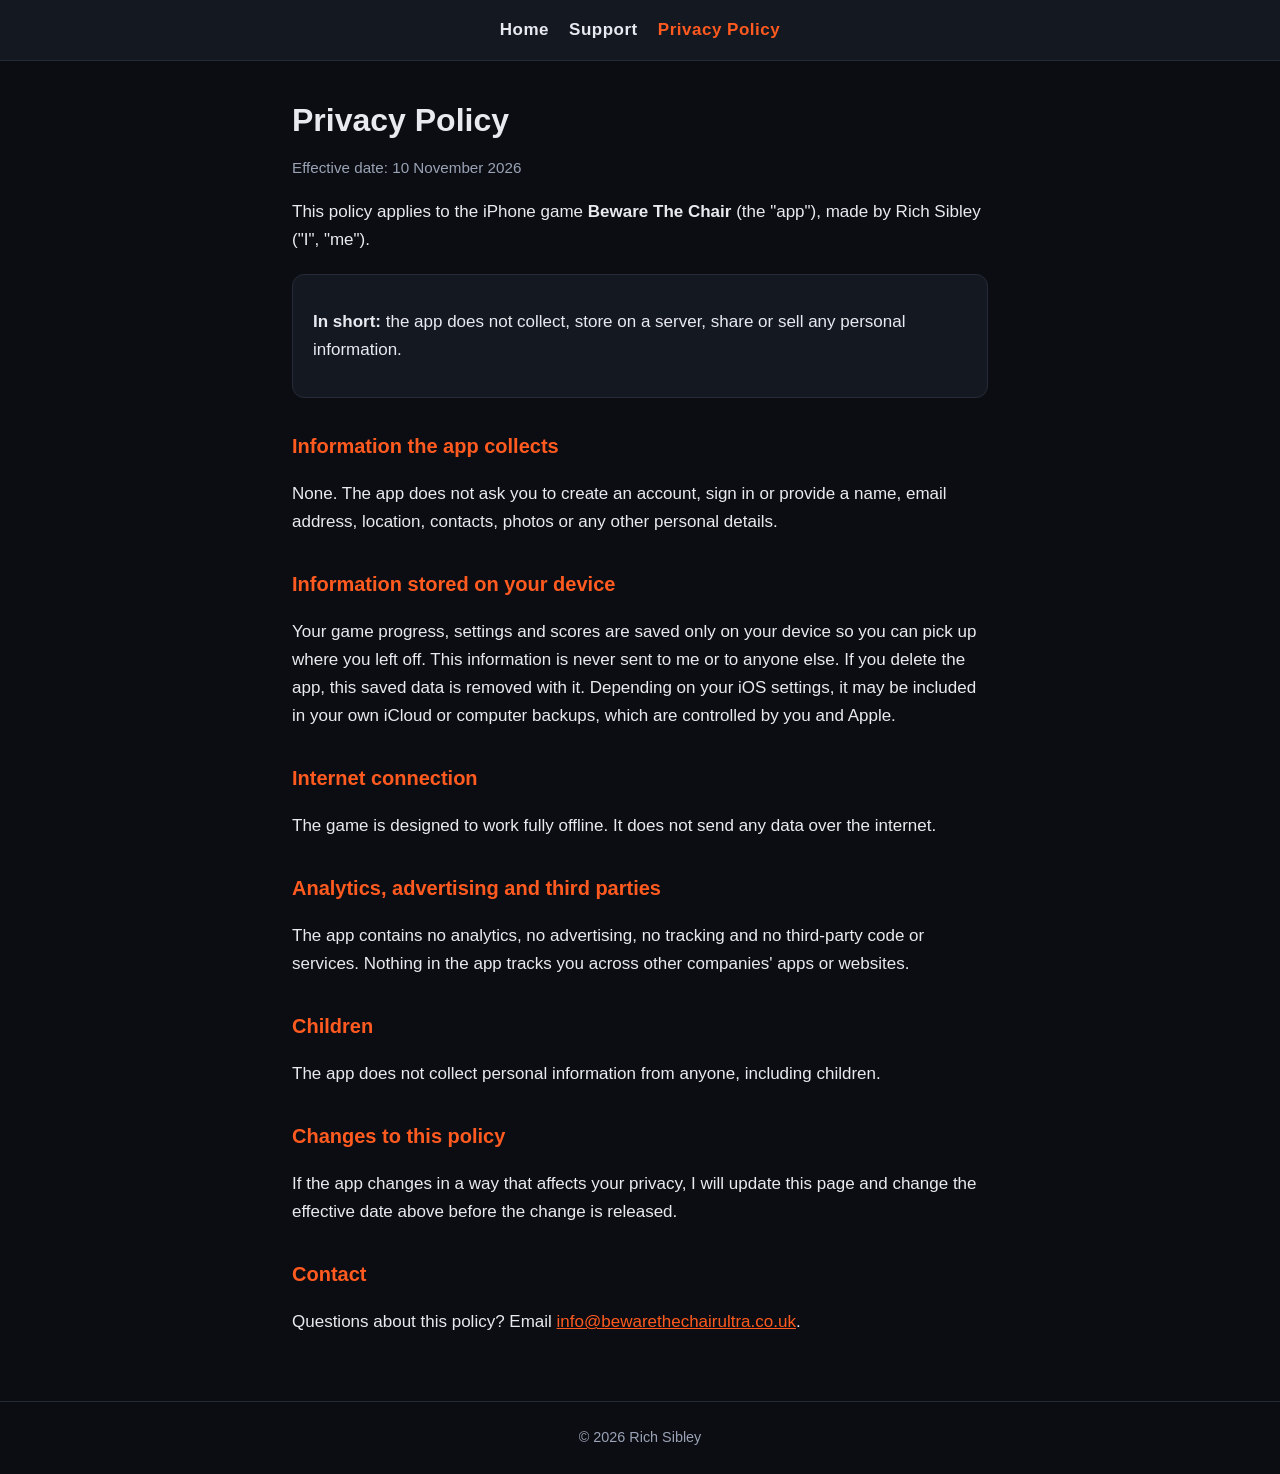
==== privacy.html @ 7629679c "Add privacy policy page for Beware The Chair This file outlines the privacy policy for the app, deta" ====
<!DOCTYPE html>
<html lang="en-GB">
<head>
<meta charset="utf-8">
<meta name="viewport" content="width=device-width, initial-scale=1">
<title>Privacy Policy – Beware The Chair</title>
<meta name="description" content="Privacy Policy for Beware The Chair. The app collects no personal data.">
<link rel="stylesheet" href="style.css">
</head>
<body>
<nav aria-label="Main">
<a href="index.html">Home</a>
<a href="support.html">Support</a>
<a href="privacy.html" aria-current="page">Privacy Policy</a>
</nav>
<main>
<h1>Privacy Policy</h1>
<p class="muted">Effective date: 10 November 2026</p>

<p>This policy applies to the iPhone game <strong>Beware The Chair</strong> (the "app"), made by Rich Sibley ("I", "me").</p>

<div class="card">
<p><strong>In short:</strong> the app does not collect, store on a server, share or sell any personal information.</p>
</div>

<h2>Information the app collects</h2>
<p>None. The app does not ask you to create an account, sign in or provide a name, email address, location, contacts, photos or any other personal details.</p>

<h2>Information stored on your device</h2>
<p>Your game progress, settings and scores are saved only on your device so you can pick up where you left off. This information is never sent to me or to anyone else. If you delete the app, this saved data is removed with it. Depending on your iOS settings, it may be included in your own iCloud or computer backups, which are controlled by you and Apple.</p>

<h2>Internet connection</h2>
<p>The game is designed to work fully offline. It does not send any data over the internet.</p>

<h2>Analytics, advertising and third parties</h2>
<p>The app contains no analytics, no advertising, no tracking and no third-party code or services. Nothing in the app tracks you across other companies' apps or websites.</p>

<h2>Children</h2>
<p>The app does not collect personal information from anyone, including children.</p>

<h2>Changes to this policy</h2>
<p>If the app changes in a way that affects your privacy, I will update this page and change the effective date above before the change is released.</p>

<h2>Contact</h2>
<p>Questions about this policy? Email <a href="mailto:info@bewarethechairultra.co.uk">info@bewarethechairultra.co.uk</a>.</p>
</main>
<footer>&copy; 2026 Rich Sibley</footer>
</body>
</html>
---- style.css ----
:root{--bg:#0b0d12;--panel:#141821;--text:#e8eaf0;--muted:#9aa3b5;--accent:#ff5a1f;--line:#252b38}
*{box-sizing:border-box}
html{-webkit-text-size-adjust:100%}
body{margin:0;background:var(--bg);color:var(--text);font:17px/1.65 -apple-system,BlinkMacSystemFont,"Segoe UI",Roboto,Helvetica,Arial,sans-serif}
a{color:var(--accent)}
a:hover{text-decoration:none}
.hero img{display:block;width:100%;height:auto}
nav{display:flex;flex-wrap:wrap;gap:1.25rem;justify-content:center;padding:1rem;background:var(--panel);border-bottom:1px solid var(--line)}
nav a{color:var(--text);text-decoration:none;font-weight:600;letter-spacing:.03em}
nav a:hover,nav a[aria-current="page"]{color:var(--accent)}
main{max-width:46rem;margin:0 auto;padding:2rem 1.25rem 3rem}
h1{font-size:2rem;line-height:1.2;margin:.5rem 0 1rem}
h2{font-size:1.25rem;margin:2rem 0 .5rem;color:var(--accent)}
.lede{font-size:1.2rem;color:var(--muted)}
.card{background:var(--panel);border:1px solid var(--line);border-radius:12px;padding:1rem 1.25rem;margin:1.25rem 0}
.muted{color:var(--muted);font-size:.95rem}
details{background:var(--panel);border:1px solid var(--line);border-radius:10px;padding:.75rem 1rem;margin:.75rem 0}
summary{cursor:pointer;font-weight:600}
footer{border-top:1px solid var(--line);text-align:center;padding:1.5rem 1rem;color:var(--muted);font-size:.9rem}
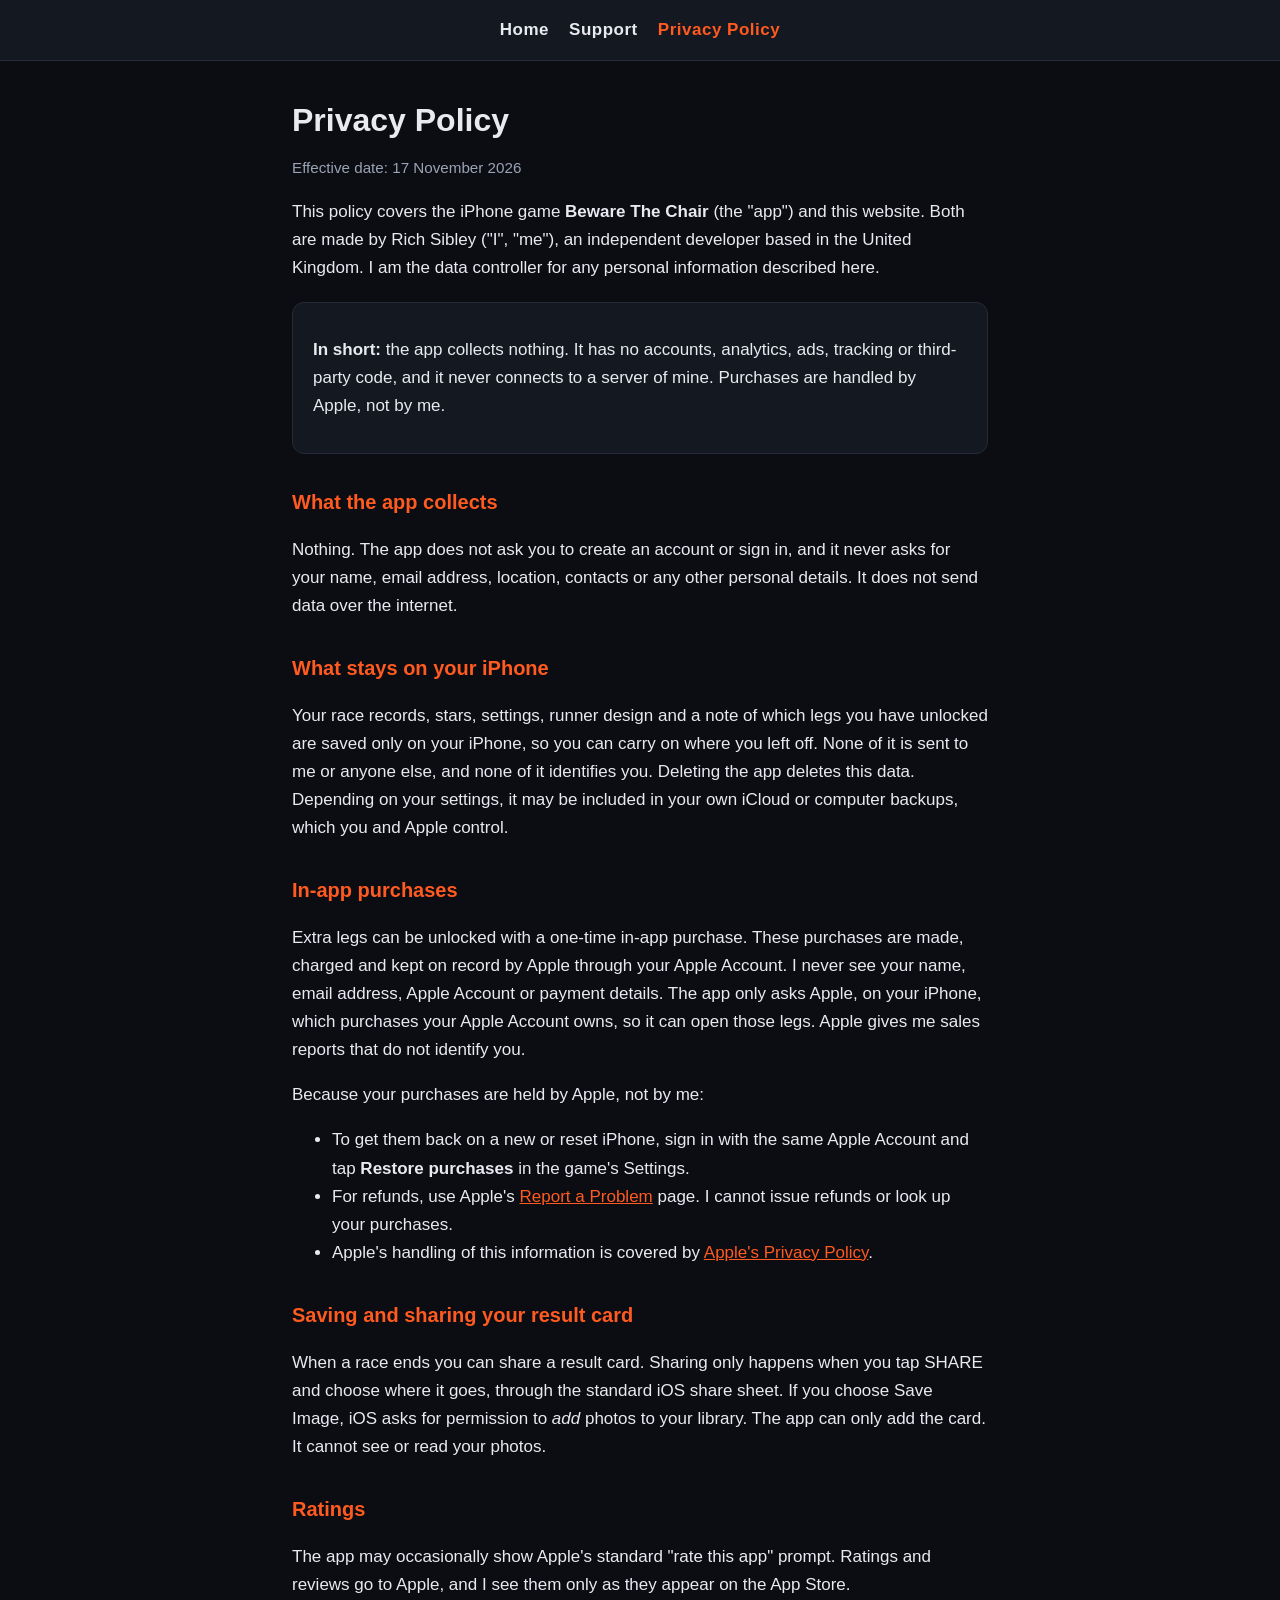
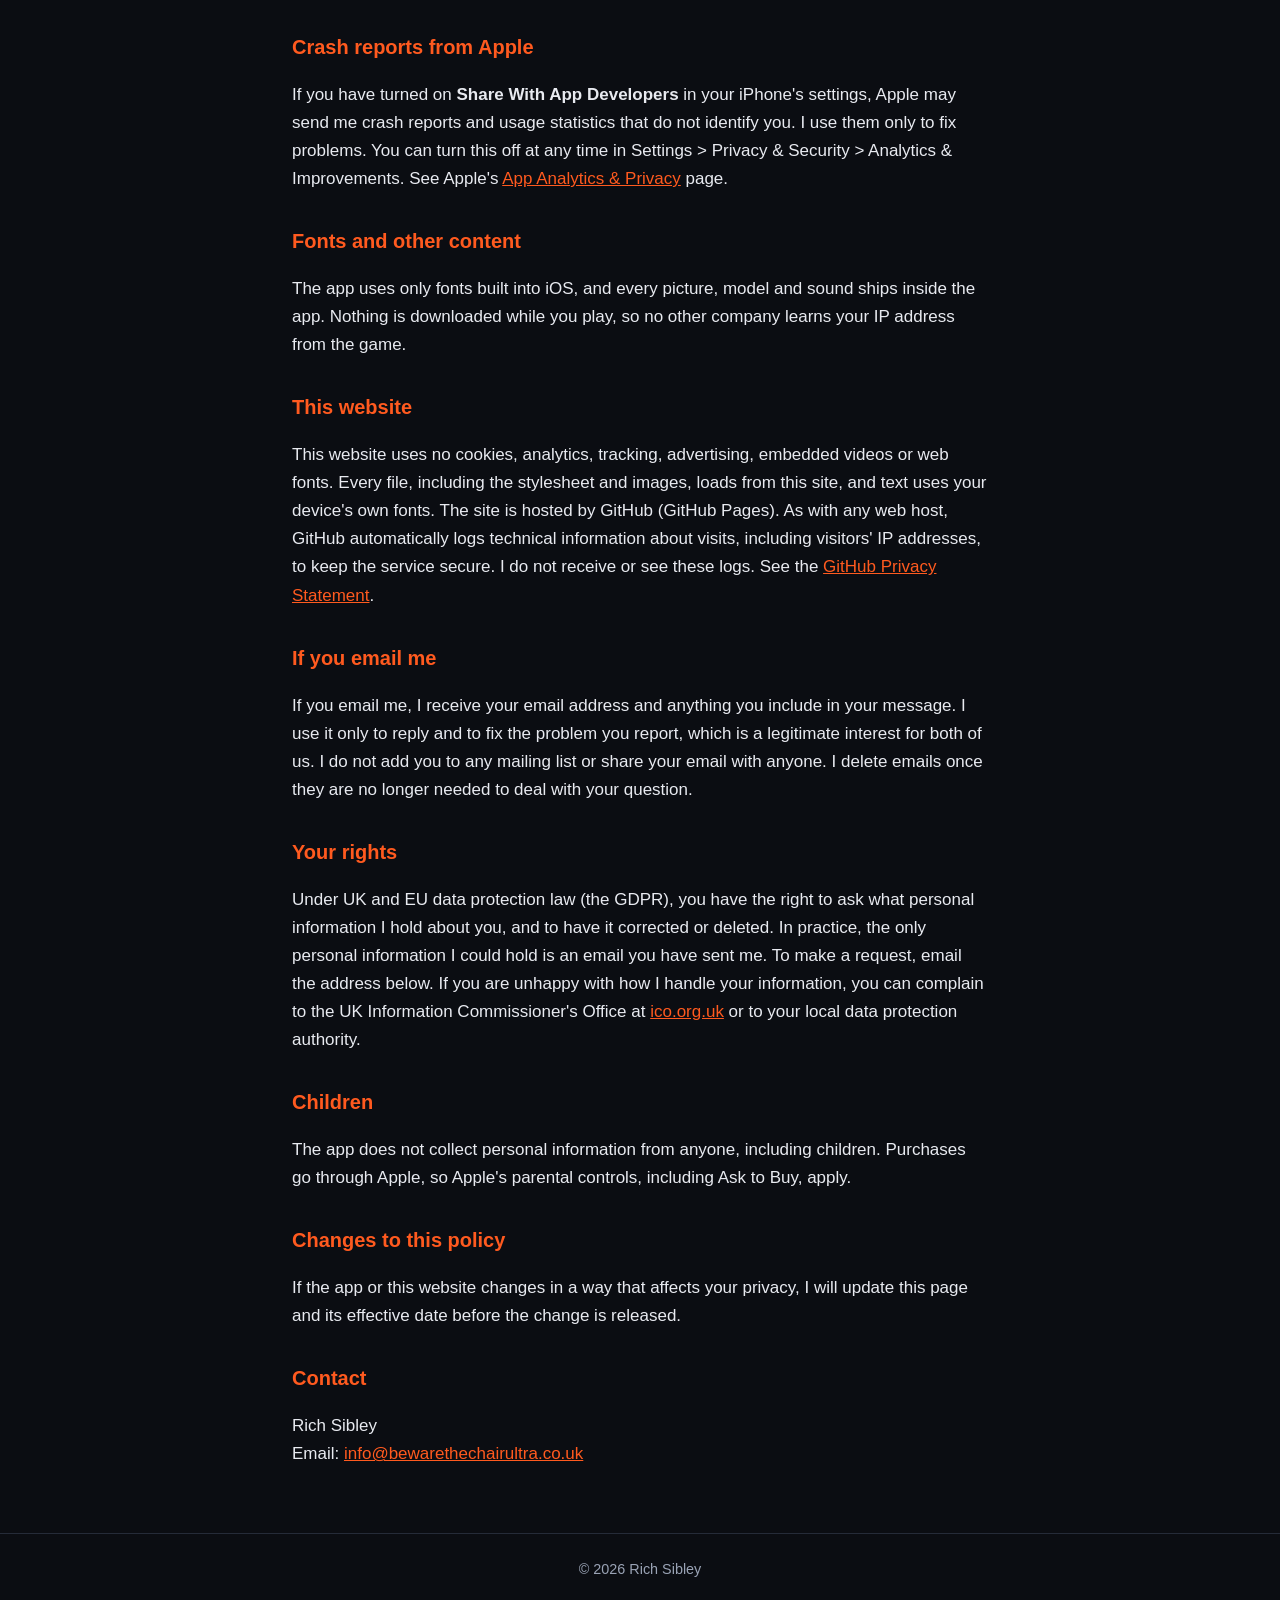
==== commit 5e271a88: "Update privacy policy effective date and content" ====
--- a/privacy.html
+++ b/privacy.html
@@ -15,34 +15,58 @@
 </nav>
 <main>
 <h1>Privacy Policy</h1>
-<p class="muted">Effective date: 10 November 2026</p>
+<p class="muted">Effective date: 17 November 2026</p>
 
-<p>This policy applies to the iPhone game <strong>Beware The Chair</strong> (the "app"), made by Rich Sibley ("I", "me").</p>
+<p>This policy covers the iPhone game <strong>Beware The Chair</strong> (the "app") and this website. Both are made by Rich Sibley ("I", "me"), an independent developer based in the United Kingdom. I am the data controller for any personal information described here.</p>
 
 <div class="card">
-<p><strong>In short:</strong> the app does not collect, store on a server, share or sell any personal information.</p>
+<p><strong>In short:</strong> the app collects nothing. It has no accounts, analytics, ads, tracking or third-party code, and it never connects to a server of mine. Purchases are handled by Apple, not by me.</p>
 </div>
 
-<h2>Information the app collects</h2>
-<p>None. The app does not ask you to create an account, sign in or provide a name, email address, location, contacts, photos or any other personal details.</p>
+<h2>What the app collects</h2>
+<p>Nothing. The app does not ask you to create an account or sign in, and it never asks for your name, email address, location, contacts or any other personal details. It does not send data over the internet.</p>
 
-<h2>Information stored on your device</h2>
-<p>Your game progress, settings and scores are saved only on your device so you can pick up where you left off. This information is never sent to me or to anyone else. If you delete the app, this saved data is removed with it. Depending on your iOS settings, it may be included in your own iCloud or computer backups, which are controlled by you and Apple.</p>
+<h2>What stays on your iPhone</h2>
+<p>Your race records, stars, settings, runner design and a note of which legs you have unlocked are saved only on your iPhone, so you can carry on where you left off. None of it is sent to me or anyone else, and none of it identifies you. Deleting the app deletes this data. Depending on your settings, it may be included in your own iCloud or computer backups, which you and Apple control.</p>
 
-<h2>Internet connection</h2>
-<p>The game is designed to work fully offline. It does not send any data over the internet.</p>
+<h2>In-app purchases</h2>
+<p>Extra legs can be unlocked with a one-time in-app purchase. These purchases are made, charged and kept on record by Apple through your Apple Account. I never see your name, email address, Apple Account or payment details. The app only asks Apple, on your iPhone, which purchases your Apple Account owns, so it can open those legs. Apple gives me sales reports that do not identify you.</p>
+<p>Because your purchases are held by Apple, not by me:</p>
+<ul>
+<li>To get them back on a new or reset iPhone, sign in with the same Apple Account and tap <strong>Restore purchases</strong> in the game's Settings.</li>
+<li>For refunds, use Apple's <a href="https://reportaproblem.apple.com">Report a Problem</a> page. I cannot issue refunds or look up your purchases.</li>
+<li>Apple's handling of this information is covered by <a href="https://www.apple.com/legal/privacy/">Apple's Privacy Policy</a>.</li>
+</ul>
 
-<h2>Analytics, advertising and third parties</h2>
-<p>The app contains no analytics, no advertising, no tracking and no third-party code or services. Nothing in the app tracks you across other companies' apps or websites.</p>
+<h2>Saving and sharing your result card</h2>
+<p>When a race ends you can share a result card. Sharing only happens when you tap SHARE and choose where it goes, through the standard iOS share sheet. If you choose Save Image, iOS asks for permission to <em>add</em> photos to your library. The app can only add the card. It cannot see or read your photos.</p>
+
+<h2>Ratings</h2>
+<p>The app may occasionally show Apple's standard "rate this app" prompt. Ratings and reviews go to Apple, and I see them only as they appear on the App Store.</p>
+
+<h2>Crash reports from Apple</h2>
+<p>If you have turned on <strong>Share With App Developers</strong> in your iPhone's settings, Apple may send me crash reports and usage statistics that do not identify you. I use them only to fix problems. You can turn this off at any time in Settings &gt; Privacy &amp; Security &gt; Analytics &amp; Improvements. See Apple's <a href="https://www.apple.com/legal/privacy/data/en/app-analytics/">App Analytics &amp; Privacy</a> page.</p>
+
+<h2>Fonts and other content</h2>
+<p>The app uses only fonts built into iOS, and every picture, model and sound ships inside the app. Nothing is downloaded while you play, so no other company learns your IP address from the game.</p>
+
+<h2>This website</h2>
+<p>This website uses no cookies, analytics, tracking, advertising, embedded videos or web fonts. Every file, including the stylesheet and images, loads from this site, and text uses your device's own fonts. The site is hosted by GitHub (GitHub Pages). As with any web host, GitHub automatically logs technical information about visits, including visitors' IP addresses, to keep the service secure. I do not receive or see these logs. See the <a href="https://docs.github.com/en/site-policy/privacy-policies/github-general-privacy-statement">GitHub Privacy Statement</a>.</p>
+
+<h2>If you email me</h2>
+<p>If you email me, I receive your email address and anything you include in your message. I use it only to reply and to fix the problem you report, which is a legitimate interest for both of us. I do not add you to any mailing list or share your email with anyone. I delete emails once they are no longer needed to deal with your question.</p>
+
+<h2>Your rights</h2>
+<p>Under UK and EU data protection law (the GDPR), you have the right to ask what personal information I hold about you, and to have it corrected or deleted. In practice, the only personal information I could hold is an email you have sent me. To make a request, email the address below. If you are unhappy with how I handle your information, you can complain to the UK Information Commissioner's Office at <a href="https://ico.org.uk">ico.org.uk</a> or to your local data protection authority.</p>
 
 <h2>Children</h2>
-<p>The app does not collect personal information from anyone, including children.</p>
+<p>The app does not collect personal information from anyone, including children. Purchases go through Apple, so Apple's parental controls, including Ask to Buy, apply.</p>
 
 <h2>Changes to this policy</h2>
-<p>If the app changes in a way that affects your privacy, I will update this page and change the effective date above before the change is released.</p>
+<p>If the app or this website changes in a way that affects your privacy, I will update this page and its effective date before the change is released.</p>
 
 <h2>Contact</h2>
-<p>Questions about this policy? Email <a href="mailto:info@bewarethechairultra.co.uk">info@bewarethechairultra.co.uk</a>.</p>
+<p>Rich Sibley<br>Email: <a href="mailto:info@bewarethechairultra.co.uk">info@bewarethechairultra.co.uk</a></p>
 </main>
 <footer>&copy; 2026 Rich Sibley</footer>
 </body>
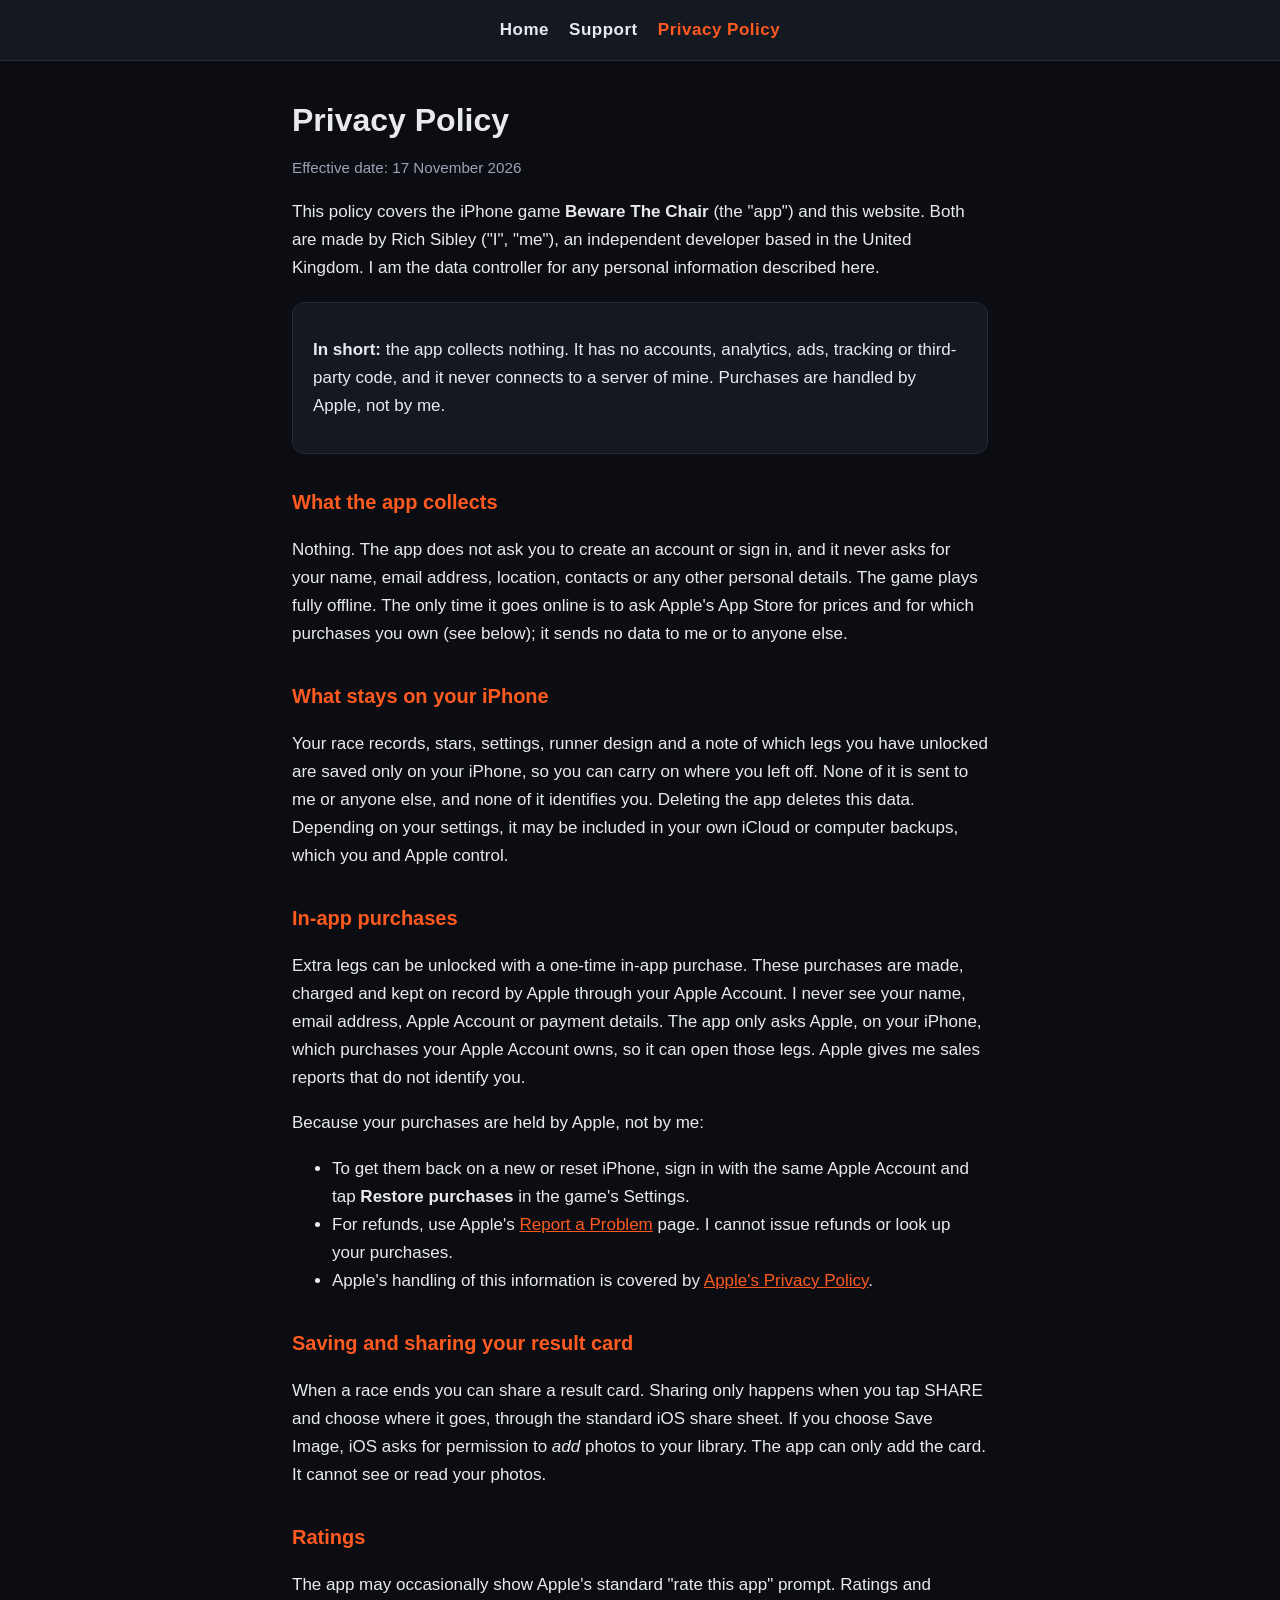
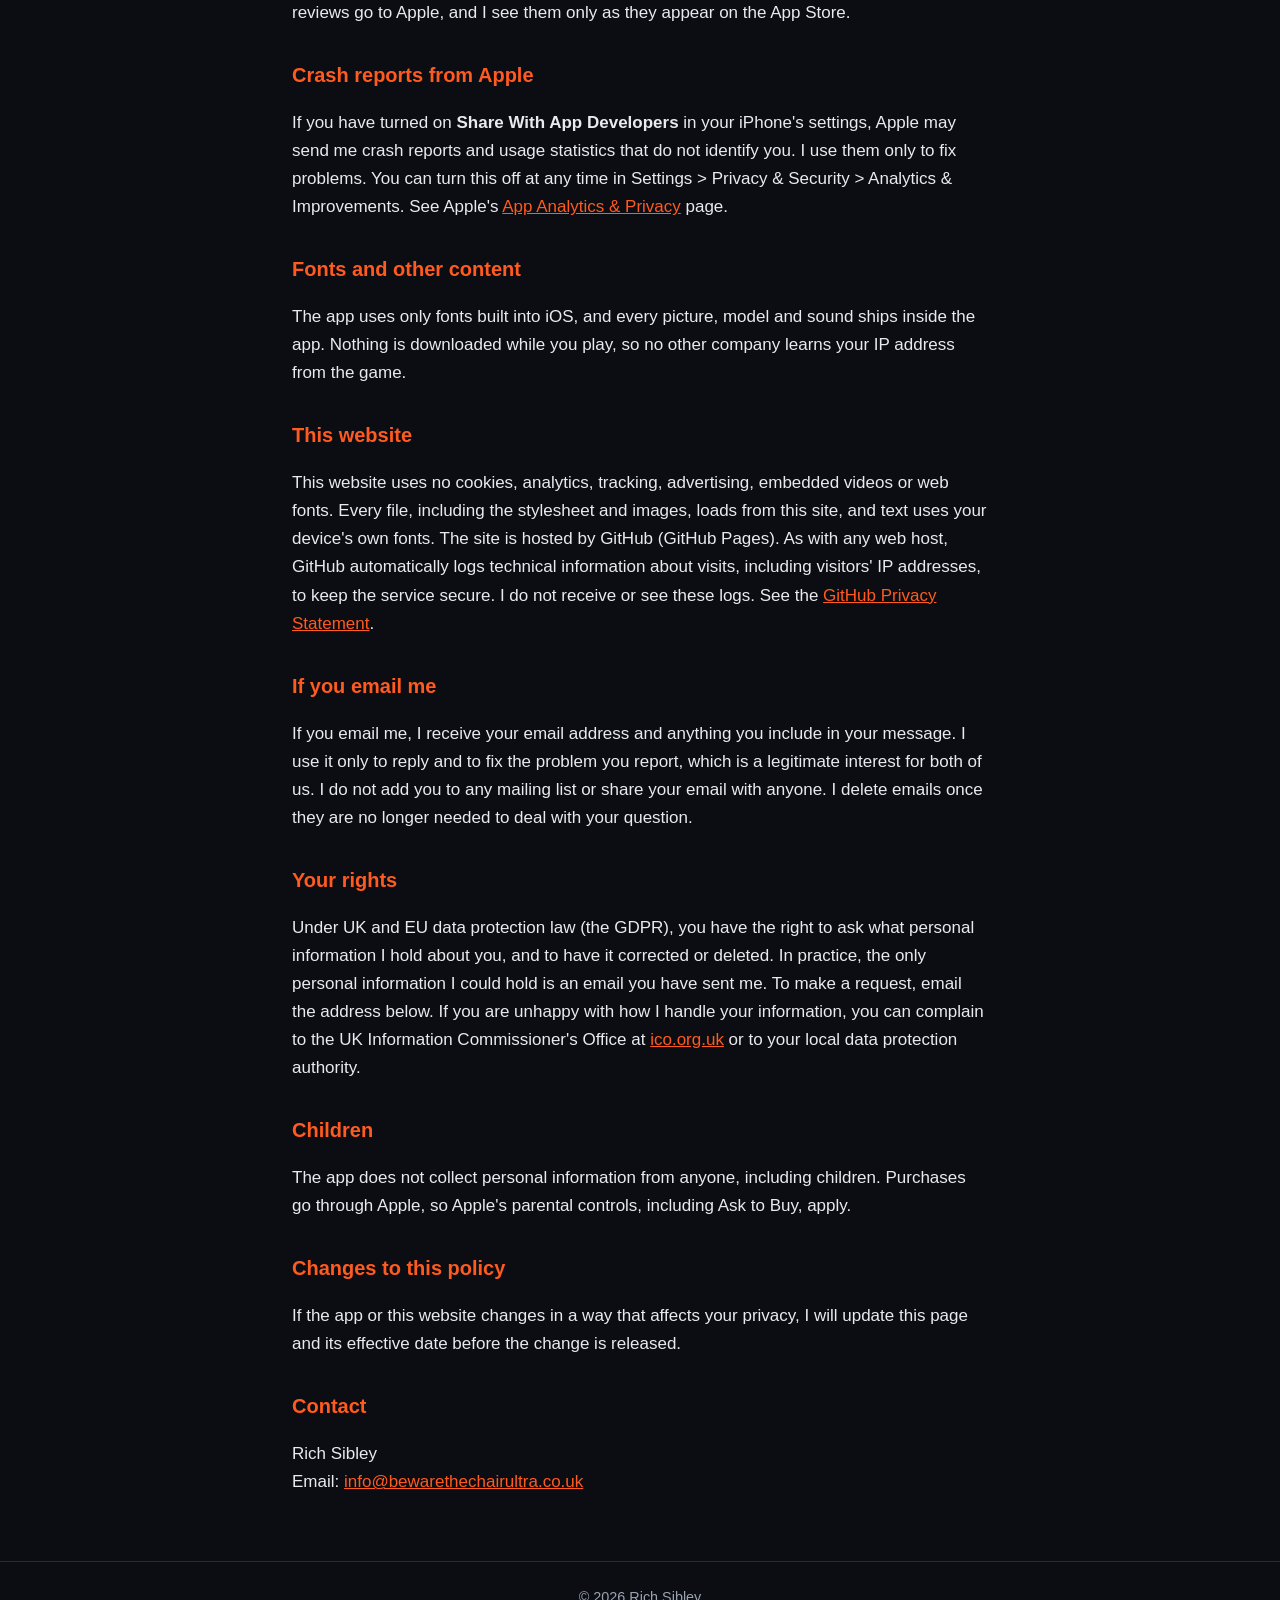
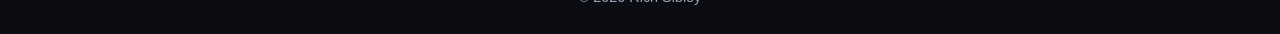
==== commit b614ce2c: "Update privacy policy for data collection details Clarified that the app operates fully offline exce" ====
--- a/privacy.html
+++ b/privacy.html
@@ -24,7 +24,7 @@
 </div>
 
 <h2>What the app collects</h2>
-<p>Nothing. The app does not ask you to create an account or sign in, and it never asks for your name, email address, location, contacts or any other personal details. It does not send data over the internet.</p>
+<p>Nothing. The app does not ask you to create an account or sign in, and it never asks for your name, email address, location, contacts or any other personal details. The game plays fully offline. The only time it goes online is to ask Apple's App Store for prices and for which purchases you own (see below); it sends no data to me or to anyone else.</p>
 
 <h2>What stays on your iPhone</h2>
 <p>Your race records, stars, settings, runner design and a note of which legs you have unlocked are saved only on your iPhone, so you can carry on where you left off. None of it is sent to me or anyone else, and none of it identifies you. Deleting the app deletes this data. Depending on your settings, it may be included in your own iCloud or computer backups, which you and Apple control.</p>
